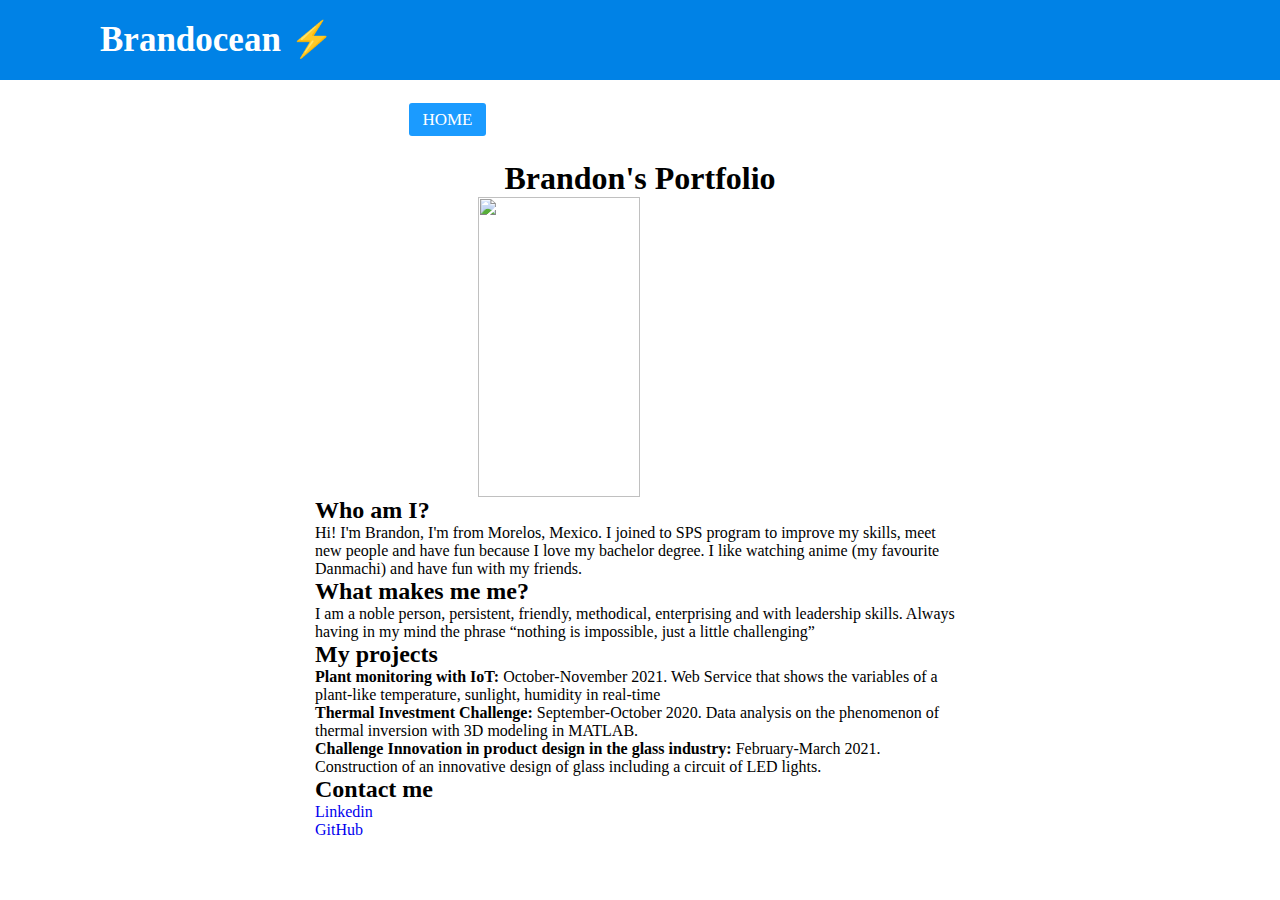
==== portfolio/src/main/webapp/index.html @ 0d6b9159 "Add a Navbar" ====
<!DOCTYPE html>
<html>
  <head>
    <meta charset="UTF-8">
    <title>My Portfolio</title>
    <meta name="viewport" content="width=device-width, initial-scale=1.0">
    <link rel="stylesheet" href="style.css">
    <script src="https://kit.fontawesome.com/a076d05399.js" crossorigin="anonymous"></script>
    <script src="script.js"></script>
  </head>
  <body>
    <nav>
        <input type="checkbox" id="check">
        <label for="check" class="checkbtn">
            <i class="fas fa-bars"></i>
        </label>
        <label class="logo">Brandocean ⚡️</label>
        <ul>
            <li><a class="active" href="#">Home</a></li>
            <li><a href="#">About</a></li>
            <li><a href="#">Projects</a></li>
            <li><a href="#">Experience</a></li>
            <li><a href="#">Contact</a></li>
            <li><a href="#">Feedback</a></li>
            <li><a href="Experiments.html">Experiments</a></li>
        </ul>
    </nav>
    <div id="content">
      <h1>Brandon's Portfolio</h1>
      <img class="center" src="/images/Brandocean.jpg" width="300" height="300"/>
      <h2>Who am I?</h2>
      <p>Hi! I'm Brandon, I'm from Morelos, Mexico. 
          I joined to SPS program to improve my skills, meet new people and have fun because I love my bachelor degree. 
          I like watching anime (my favourite Danmachi) and have fun with my friends.</p>
      <h2>What makes me me?</h2>
      <p>I am a noble person, persistent, friendly, methodical, enterprising and with leadership skills. 
          Always having in my mind the phrase “nothing is impossible, just a little challenging”</p>
      <h2>My projects</h2>
      <ul>
        <li><b>Plant monitoring with IoT:</b> October-November 2021. Web Service
            that shows the variables of a plant-like temperature, sunlight, humidity
            in real-time</li>
        <li><b>Thermal Investment Challenge:</b> September-October 2020. Data
            analysis on the phenomenon of thermal inversion with 3D modeling in
            MATLAB.</li>
        <li><b>Challenge Innovation in product design in the glass industry:</b>
            February-March 2021. Construction of an innovative design of glass
            including a circuit of LED lights.</li>
      </ul>
      <h2>Contact me</h2>
      <ul>
          <li><a href="https://www.linkedin.com/in/brandon-rivera-239915179/">Linkedin</a></li>
          <li><a href="https://github.com/Brandocean">GitHub</a></li>
      </ul>
    </div>
  </body>
</html>
---- portfolio/src/main/webapp/style.css ----
#content {
  margin-left: auto;
  margin-right: auto;
  width: 650px;
}

#greeting-container {
  margin-top: 20px;
}

.center {
    display: block;
    margin-left: auto;
    margin-right: auto;
    width: 50%;
}
body {
    background-image: url('https://img.freepik.com/free-photo/white-concrete-wall_53876-92803.jpg');
}
h1 {text-align: center;}
*{
padding:0;
margin:0;
text-decoration: none;
list-style: none;
box-sizing: border-box;
}

body{
    font-family: montserrat;
}
nav{
    background: #0082e6;
    height: 80px;
    width: 100%;
}
label.logo{
    color: white;
    font-size: 35px;
    line-height: 80px;
    padding: 0 100px;
    font-weight: bold;
}
nav ul{
    float: right;
    margin-right: 20px;
}
nav ul li{
    display: inline-block;
    line-height: 80px;
    margin: 0 5px;
}
nav ul li a{
    color: white;
    font-size: 17px;
    padding: 7px 13px;
    border-radius: 3px;
    text-transform: uppercase;
}
a.active,a:hover{
    background: #1b9bff;
    transition: .5s;
}
.checkbtn{
    font-size: 30px;
    color: white;
    float: right;
    line-height: 80px;
    margin-right: 40px;
    cursor: pointer;
    display: none;
}
#check{
    display: none;
}
@media (max-width: 952px){
    label.logo{
        font-size: 30px;
        padding-left: 50px;
    }
    nav ul li a{
        font-size: 16px;
    }
}
@media (max-width: 858px){
    .checkbtn{
        display: block;
    }
    ul{
        position: fixed;
        width: 100%;
        height: 100vh;
        background: #2c3e50;
        top: 80px;
        left: -100%;
        text-align: center;
        transition: all .5s;
    }
    nav ul li{
        display: block;
        margin: 50px 0;
        line-height: 30px;
    }
    nav ul li a{
        font-size: 20px;
    }
    a:hover,a.active{
        background: none;
        color: #0082e6;
    }
    #check:checked ~ ul{
        left: 0;
    }
}
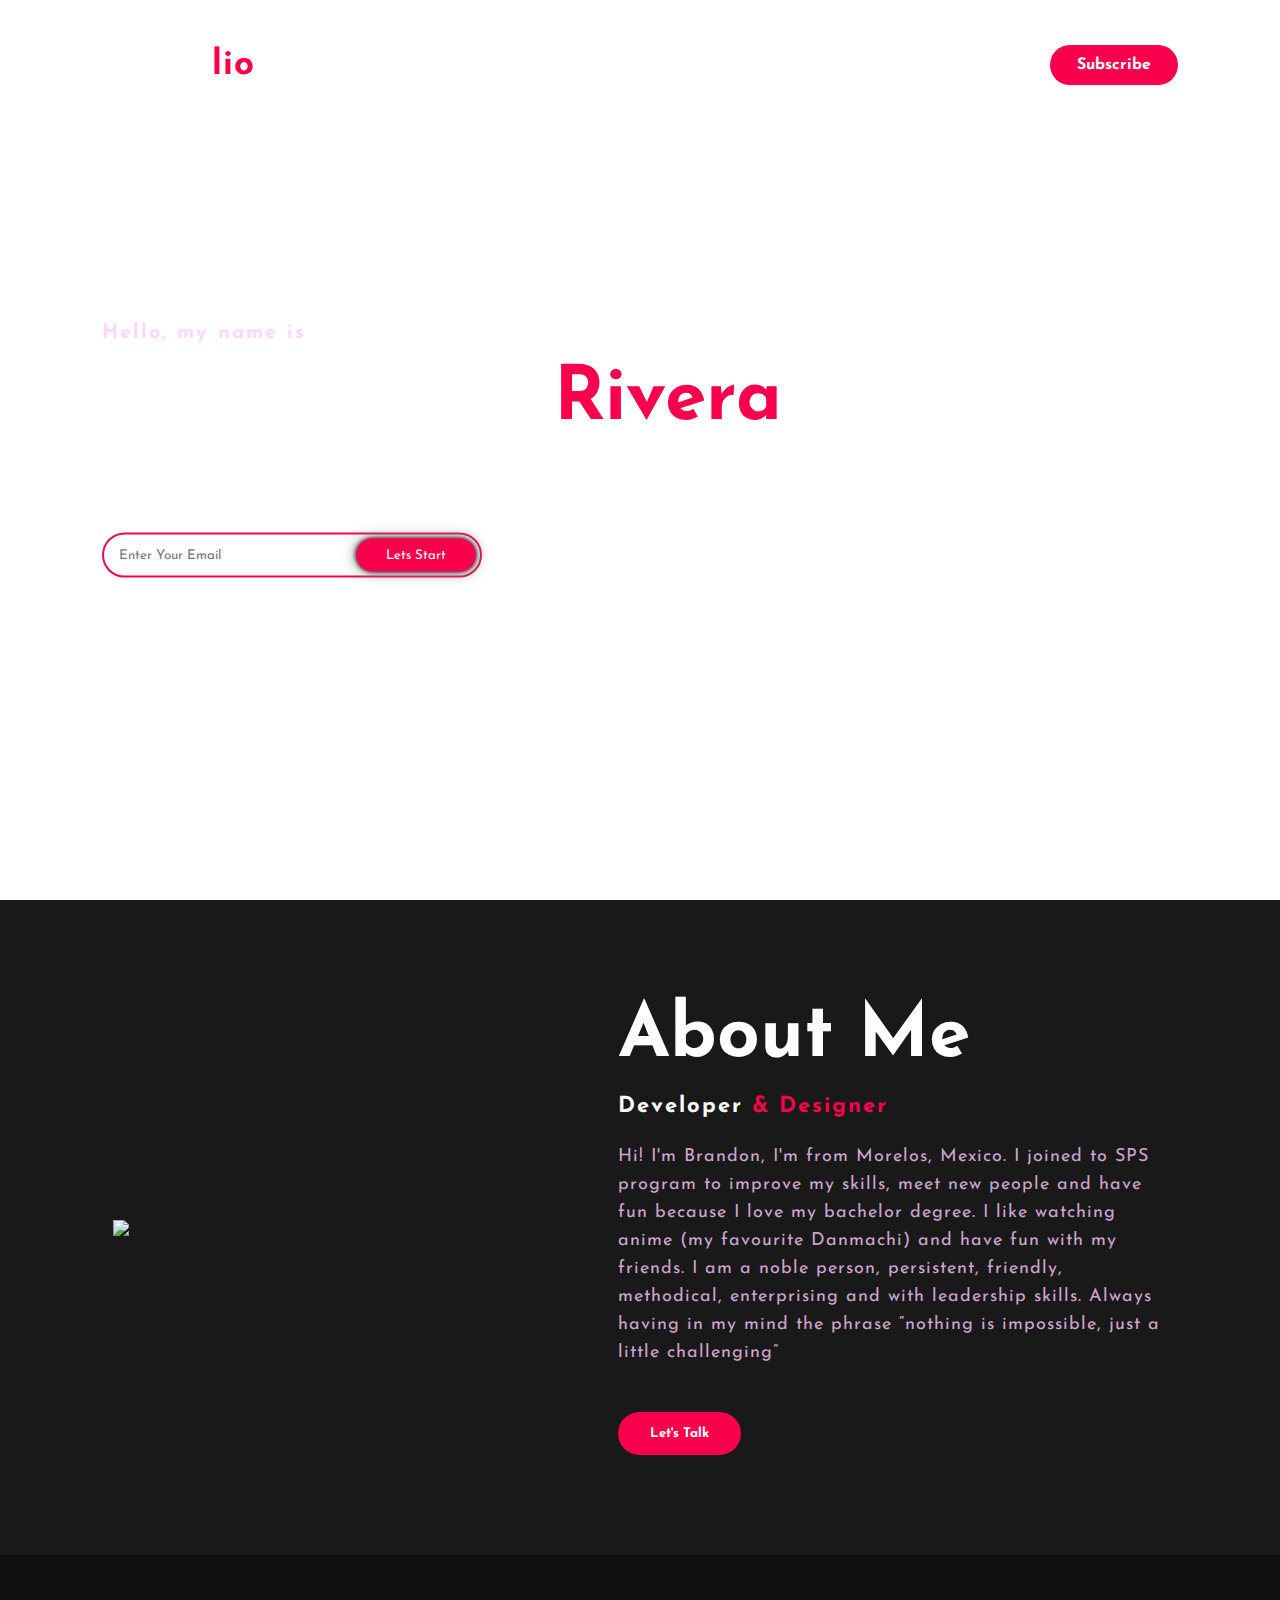
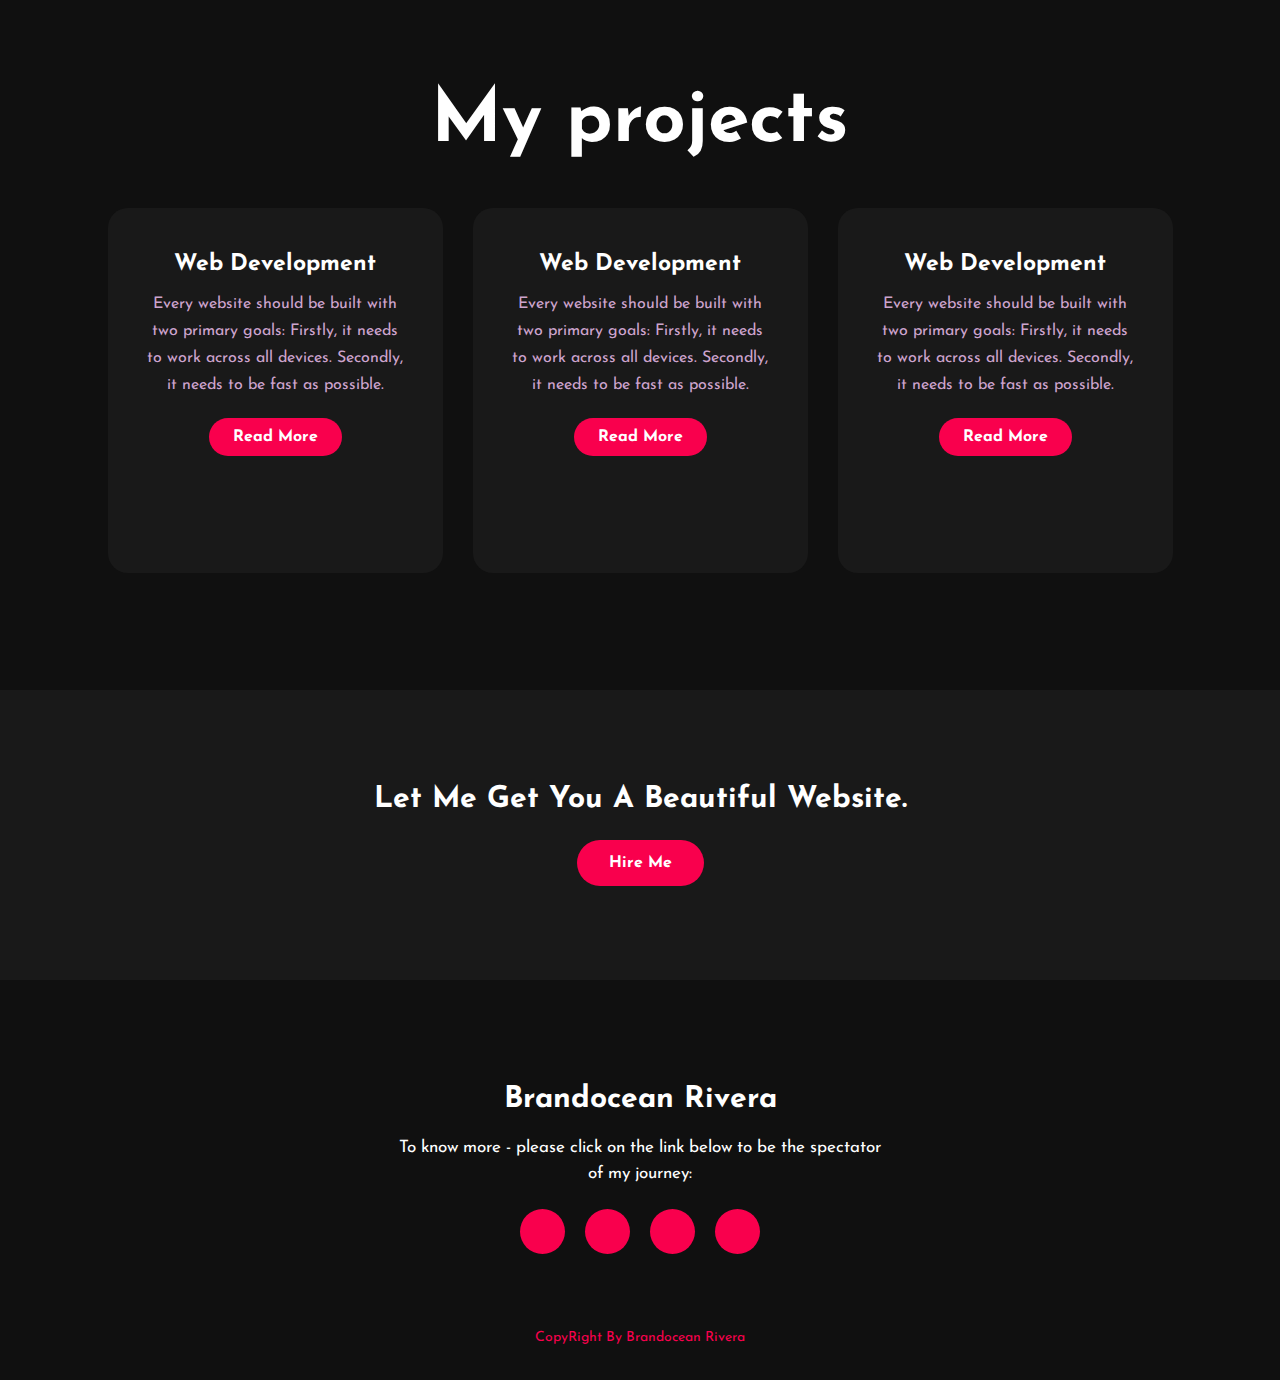
==== commit ce978c9a: "Change styling" ====
--- a/portfolio/src/main/webapp/index.html
+++ b/portfolio/src/main/webapp/index.html
@@ -3,38 +3,127 @@
   <head>
     <meta charset="UTF-8">
     <title>My Portfolio</title>
-    <meta name="viewport" content="width=device-width, initial-scale=1.0">
+    <!-- Links -->
     <link rel="stylesheet" href="style.css">
-    <script src="https://kit.fontawesome.com/a076d05399.js" crossorigin="anonymous"></script>
+    <link rel="preconnect" href="https://fonts.gstatic.com">
+    <link href="https://fonts.googleapis.com/css2?family=Josefin+Sans:ital,wght@0,100;0,200;0,300;0,400;0,500;0,600;0,700;1,100;1,200;1,300;1,400;1,500;1,600;1,700&display=swap" rel="stylesheet">
+    <link rel="stylesheet" href="https://cdnjs.cloudflare.com/ajax/libs/font-awesome/5.15.3/css/all.min.css" integrity="sha512-iBBXm8fW90+nuLcSKlbmrPcLa0OT92xO1BIsZ+ywDWZCvqsWgccV3gFoRBv0z+8dLJgyAHIhR35VZc2oM/gI1w==" crossorigin="anonymous" referrerpolicy="no-referrer" />
+    <!-- Scripts -->
     <script src="script.js"></script>
+    <script src="https://www.gstatic.com/charts/loader.js"></script>
   </head>
   <body>
-    <nav>
-        <input type="checkbox" id="check">
-        <label for="check" class="checkbtn">
-            <i class="fas fa-bars"></i>
-        </label>
-        <label class="logo">Brandocean ⚡️</label>
-        <ul>
-            <li><a class="active" href="#">Home</a></li>
-            <li><a href="#">About</a></li>
-            <li><a href="#">Projects</a></li>
-            <li><a href="#">Experience</a></li>
-            <li><a href="#">Contact</a></li>
-            <li><a href="#">Feedback</a></li>
-            <li><a href="Experiments.html">Experiments</a></li>
-        </ul>
-    </nav>
-    <div id="content">
-      <h1>Brandon's Portfolio</h1>
-      <img class="center" src="/images/Brandocean.jpg" width="300" height="300"/>
-      <h2>Who am I?</h2>
-      <p>Hi! I'm Brandon, I'm from Morelos, Mexico. 
-          I joined to SPS program to improve my skills, meet new people and have fun because I love my bachelor degree. 
-          I like watching anime (my favourite Danmachi) and have fun with my friends.</p>
-      <h2>What makes me me?</h2>
-      <p>I am a noble person, persistent, friendly, methodical, enterprising and with leadership skills. 
-          Always having in my mind the phrase “nothing is impossible, just a little challenging”</p>
+    <!-- Hero section -->
+    <div class="hero">
+		<nav>
+			<h2 class="logo">Portfo<span>lio</span></h2>
+			<ul>
+				<li><a href="#">Home</a></li>
+				<li><a href="#">About Us</a></li>
+				<li><a href="#">Projects</a></li>
+				<li><a href="#">Experience</a></li>
+				<li><a href="#">Contact Us</a></li>
+                <li><a href="Experiments.html">Experiments</a></li>
+			</ul>
+			<a href="#" class="btn">Subscribe</a>
+		</nav>
+
+		<div class="content">
+			<h4>Hello, my name is</h4>
+			<h1>Brandocean <span>Rivera</span></h1>
+			<h3>I'am a Software Engineer</h3>
+			<div class="newslatter">
+				<form>
+					<input type="email" name="email" id="mail" placeholder="Enter Your Email">
+					<input type="submit" name="submit" value="Lets Start">
+				</form>
+			</div>
+		</div>
+	</div>
+
+    <!-- About section -->
+    <section class="about">
+		<div class="main">
+			<img src="/images/Brandocean.jpg">
+			<div class="about-text">
+				<h2>About Me</h2>
+				<h5>Developer <span>& Designer</span></h5>
+				<p>Hi! I'm Brandon, I'm from Morelos, Mexico. 
+                    I joined to SPS program to improve my skills, meet new people and have fun because I love my bachelor degree. 
+                    I like watching anime (my favourite Danmachi) and have fun with my friends.
+                    I am a noble person, persistent, friendly, methodical, enterprising and with leadership skills. 
+                    Always having in my mind the phrase “nothing is impossible, just a little challenging”
+                </p>
+				<button type="button">Let's Talk</button>
+			</div>
+		</div>
+	</section>
+
+    <!-- Service section -->
+    <div class="service">
+		<div class="title">
+			<h2>My projects</h2>
+		</div>
+
+		<div class="box">
+			<div class="card">
+				<i class="fas fa-bars"></i>
+				<h5>Web Development</h5>
+				<div class="pra">
+					<p>Every website should be built with two primary goals: Firstly, it needs to work across all devices. Secondly, it needs to be fast as possible.</p>
+
+					<p style="text-align: center;">
+						<a class="button" href="#">Read More</a>
+					</p>
+				</div>
+			</div>
+
+			<div class="card">
+				<i class="far fa-user"></i>
+				<h5>Web Development</h5>
+				<div class="pra">
+					<p>Every website should be built with two primary goals: Firstly, it needs to work across all devices. Secondly, it needs to be fast as possible.</p>
+
+					<p style="text-align: center;">
+						<a class="button" href="#">Read More</a>
+					</p>
+				</div>
+			</div>
+
+			<div class="card">
+				<i class="far fa-bell"></i>
+				<h5>Web Development</h5>
+				<div class="pra">
+					<p>Every website should be built with two primary goals: Firstly, it needs to work across all devices. Secondly, it needs to be fast as possible.</p>
+
+					<p style="text-align: center;">
+						<a class="button" href="#">Read More</a>
+					</p>
+				</div>
+			</div>
+		</div>
+	</div>
+
+    <!-- Contact section -->
+    <div class="contact-me">
+		<p>Let Me Get You A Beautiful Website.</p>
+		<a class="button-two" href="#">Hire Me</a>
+	</div>
+
+    <!-- footer section -->
+    <footer>
+		<p>Brandocean Rivera</p>
+		<p>To know more - please click on the link below to be the spectator of my journey:</p>
+		<div class="social">
+			<a href="#"><i class="fab fa-facebook-f"></i></a>
+			<a href="#"><i class="fab fa-instagram"></i></a>
+			<a href="https://www.linkedin.com/in/brandon-rivera-239915179/"><i class="fab fa-linkedin-in"></i></a>
+            <a href="https://github.com/Brandocean"><i class="fab fa-github"></i></a>
+		</div>
+		<p class="end">CopyRight By Brandocean Rivera</p>
+	</footer>
+
+    <!-- <div id="content">
       <h2>My projects</h2>
       <ul>
         <li><b>Plant monitoring with IoT:</b> October-November 2021. Web Service
@@ -52,6 +141,7 @@
           <li><a href="https://www.linkedin.com/in/brandon-rivera-239915179/">Linkedin</a></li>
           <li><a href="https://github.com/Brandocean">GitHub</a></li>
       </ul>
-    </div>
+    </div> -->
+
   </body>
 </html>
--- a/portfolio/src/main/webapp/style.css
+++ b/portfolio/src/main/webapp/style.css
@@ -1,3 +1,5 @@
+/* Default */
+
 #content {
   margin-left: auto;
   margin-right: auto;
@@ -14,101 +16,310 @@
     margin-right: auto;
     width: 50%;
 }
-body {
-    background-image: url('https://img.freepik.com/free-photo/white-concrete-wall_53876-92803.jpg');
-}
-h1 {text-align: center;}
+
+/* New portfolio styling */
+
 *{
-padding:0;
-margin:0;
-text-decoration: none;
-list-style: none;
-box-sizing: border-box;
-}
-
-body{
-    font-family: montserrat;
+	padding: 0;
+	margin: 0;
+	font-family: 'Josefin Sans', sans-serif;
+	box-sizing: border-box;
+}
+.hero{
+	height: 100vh;
+	width: 100%;
+	background-image: url(/images/background.jpg);
+	background-size: cover;
+	background-position: center;
 }
 nav{
-    background: #0082e6;
-    height: 80px;
-    width: 100%;
-}
-label.logo{
-    color: white;
-    font-size: 35px;
-    line-height: 80px;
-    padding: 0 100px;
-    font-weight: bold;
-}
-nav ul{
-    float: right;
-    margin-right: 20px;
+	display: flex;
+	align-items: center;
+	justify-content: space-between;
+	padding-top: 45px;
+	padding-left: 8%;
+	padding-right: 8%;
+}
+.logo{
+	color: white;
+	font-size: 35px;
+	letter-spacing: 1px;
+	cursor: pointer;
+}
+span{
+	color: #f9004d;
 }
 nav ul li{
-    display: inline-block;
-    line-height: 80px;
-    margin: 0 5px;
+	list-style-type: none;
+	display: inline-block;
+	padding: 10px  25px;
 }
 nav ul li a{
-    color: white;
-    font-size: 17px;
-    padding: 7px 13px;
-    border-radius: 3px;
-    text-transform: uppercase;
-}
-a.active,a:hover{
-    background: #1b9bff;
-    transition: .5s;
-}
-.checkbtn{
-    font-size: 30px;
-    color: white;
-    float: right;
-    line-height: 80px;
-    margin-right: 40px;
-    cursor: pointer;
-    display: none;
-}
-#check{
-    display: none;
-}
-@media (max-width: 952px){
-    label.logo{
-        font-size: 30px;
-        padding-left: 50px;
-    }
-    nav ul li a{
-        font-size: 16px;
-    }
-}
-@media (max-width: 858px){
-    .checkbtn{
-        display: block;
-    }
-    ul{
-        position: fixed;
-        width: 100%;
-        height: 100vh;
-        background: #2c3e50;
-        top: 80px;
-        left: -100%;
-        text-align: center;
-        transition: all .5s;
-    }
-    nav ul li{
-        display: block;
-        margin: 50px 0;
-        line-height: 30px;
-    }
-    nav ul li a{
-        font-size: 20px;
-    }
-    a:hover,a.active{
-        background: none;
-        color: #0082e6;
-    }
-    #check:checked ~ ul{
-        left: 0;
-    }
-}+	color: white;
+	text-decoration: none;
+	font-weight: bold;
+	text-transform: capitalize;
+}
+nav ul li a:hover{
+	color: #f9004d;
+	transition: .4s;
+}
+.btn{
+	background-color:#f9004d;
+	color: white;
+	text-decoration: none;
+	border: 2px solid transparent;
+	font-weight: bold;
+	padding: 10px 25px;
+	border-radius: 30px;
+	transition: transform .4s; 
+}
+.btn:hover{
+	transform: scale(1.2);
+}
+.content{
+	position: absolute;
+	top: 50%;
+	left:8%;
+	transform: translateY(-50%);
+}
+h1{
+	color: white;
+	margin: 20px 0px 20px;
+	font-size: 75px;
+}
+h3{
+	color: white;
+	font-size: 25px;
+	margin-bottom: 50px;
+}
+h4{
+	color: #fcfc;
+	letter-spacing: 2px;
+	font-size: 20px;
+}
+.newslatter form{
+	width: 380px;
+	max-width: 100%;
+	position: relative;
+}
+.newslatter form input:first-child{
+	display: inline-block;
+	width: 100%;
+	padding: 14px 130px 14px 15px;
+	border: 2px solid #f9004d;
+	outline: none;
+	border-radius: 30px;
+}
+.newslatter form input:last-child{
+	position: absolute;
+	display: inline-block;
+	outline: none;
+	border: none;
+	padding: 10px 30px;
+	border-radius: 30px;
+	background-color:#f9004d;
+	color: white;
+	box-shadow: 0px 0px 5px #000, 0px 0px 15px #858585;
+	top: 6px;
+	right: 6px; 
+}
+
+.about{
+	width: 100%;
+	padding: 100px 0px;
+	background-color: #191919;
+}
+.about img{
+	height: auto;
+	width: 430px;
+}
+.about-text{
+	width: 550px;
+}
+.main{
+	width: 1130px;
+	max-width: 95%;
+	margin: 0 auto;
+	display: flex;
+	align-items: center;
+	justify-content: space-around;
+}
+.about-text h2{
+	color: white;
+	font-size: 75px;
+	text-transform: capitalize;
+	margin-bottom: 20px;
+}
+.about-text h5{
+	color: white;
+	letter-spacing: 2px;
+	font-size: 22px;
+	margin-bottom: 25px;
+	text-transform: capitalize;
+}
+.about-text p{
+	color: #fcfc;
+	letter-spacing: 1px;
+	line-height: 28px;
+	font-size: 18px;
+	margin-bottom: 45px;
+}
+button{
+	background-color:#f9004d;
+	color: white;
+	text-decoration: none;
+	border: 2px solid transparent;
+	font-weight: bold;
+	padding: 13px 30px;
+	border-radius: 30px;
+	transition: .4s; 
+}
+button:hover{
+	background-color: transparent;
+	border: 2px solid #f9004d;
+	cursor: pointer;
+}
+
+.service{
+	background: #101010;
+	width: 100%;
+	padding: 100px 0px;
+}
+.title h2{
+	color: white;
+	font-size: 75px;
+	width: 1130px;
+	margin: 30px auto;
+	text-align: center;
+}
+.box{
+	display: flex;
+	justify-content: center;
+	align-items: center;
+	min-height: 400px;
+}
+.card{
+	height: 365px;
+	width: 335px;
+	padding: 20px 35px;
+	background: #191919;
+	border-radius: 20px;
+	margin: 15px;
+	position: relative;
+	overflow: hidden;
+	text-align: center;
+}
+.card i{
+	font-size: 50px;
+	display: block;
+	text-align: center;
+	margin: 25px 0px;
+	color: #f9004d;
+
+}
+h5{
+	color: white;
+	font-size: 23px;
+	margin-bottom: 15px;
+}
+.pra p{
+	color: #fcfc;
+	font-size: 16px;
+	line-height: 27px;
+	margin-bottom: 25px;
+}
+.card .button{
+	background-color:#f9004d;
+	color: white;
+	text-decoration: none;
+	border: 2px solid transparent;
+	font-weight: bold;
+	padding: 9px 22px;
+	border-radius: 30px;
+	transition: .4s; 
+}
+.card .button:hover{
+	background-color: transparent;
+	border: 2px solid #f9004d;
+	cursor: pointer;
+}
+.contact-me{
+	width: 100%;
+	height: 290px;
+	background: #191919;
+	display: flex;
+	align-items: center;
+	flex-direction: column;
+	justify-content: center;
+}
+.contact-me p{
+	color: white;
+	font-size: 30px;
+	font-weight: bold;
+	margin-bottom: 25px;
+}
+.contact-me .button-two{
+	background-color:#f9004d;
+	color: white;
+	text-decoration: none;
+	border: 2px solid transparent;
+	font-weight: bold;
+	padding: 13px 30px;
+	border-radius: 30px;
+	transition: .4s; 
+}
+.contact-me .button-two:hover{
+	background-color: transparent;
+	border: 2px solid #f9004d;
+	cursor: pointer;
+}
+footer{
+	position: relative;
+	width: 100%;
+	height: 400px;
+	background: #101010;
+	display: flex;
+	flex-direction: column;
+	align-items: center;
+	justify-content: center;
+}
+footer p:nth-child(1){
+	font-size: 30px;
+	color: white;
+	margin-bottom: 20px;
+	font-weight: bold;
+}
+footer p:nth-child(2){
+	color: white;
+	font-size: 17px;
+	width: 500px;
+	text-align: center;
+	line-height: 26px;
+}
+.social{
+	display: flex;
+}
+.social a{
+	width: 45px;
+	height: 45px;
+	display: flex;
+	align-items: center;
+	justify-content: center;
+	background:  #f9004d;
+	border-radius: 50%;
+	margin: 22px 10px;
+	color: white;
+	text-decoration: none;
+	font-size: 20px;
+}
+.social a:hover{
+	transform: scale(1.3);
+	transition: .3s;
+}
+.end{
+	position: absolute;
+	color:#f9004d;
+	bottom: 35px;
+	font-size: 14px; 
+}
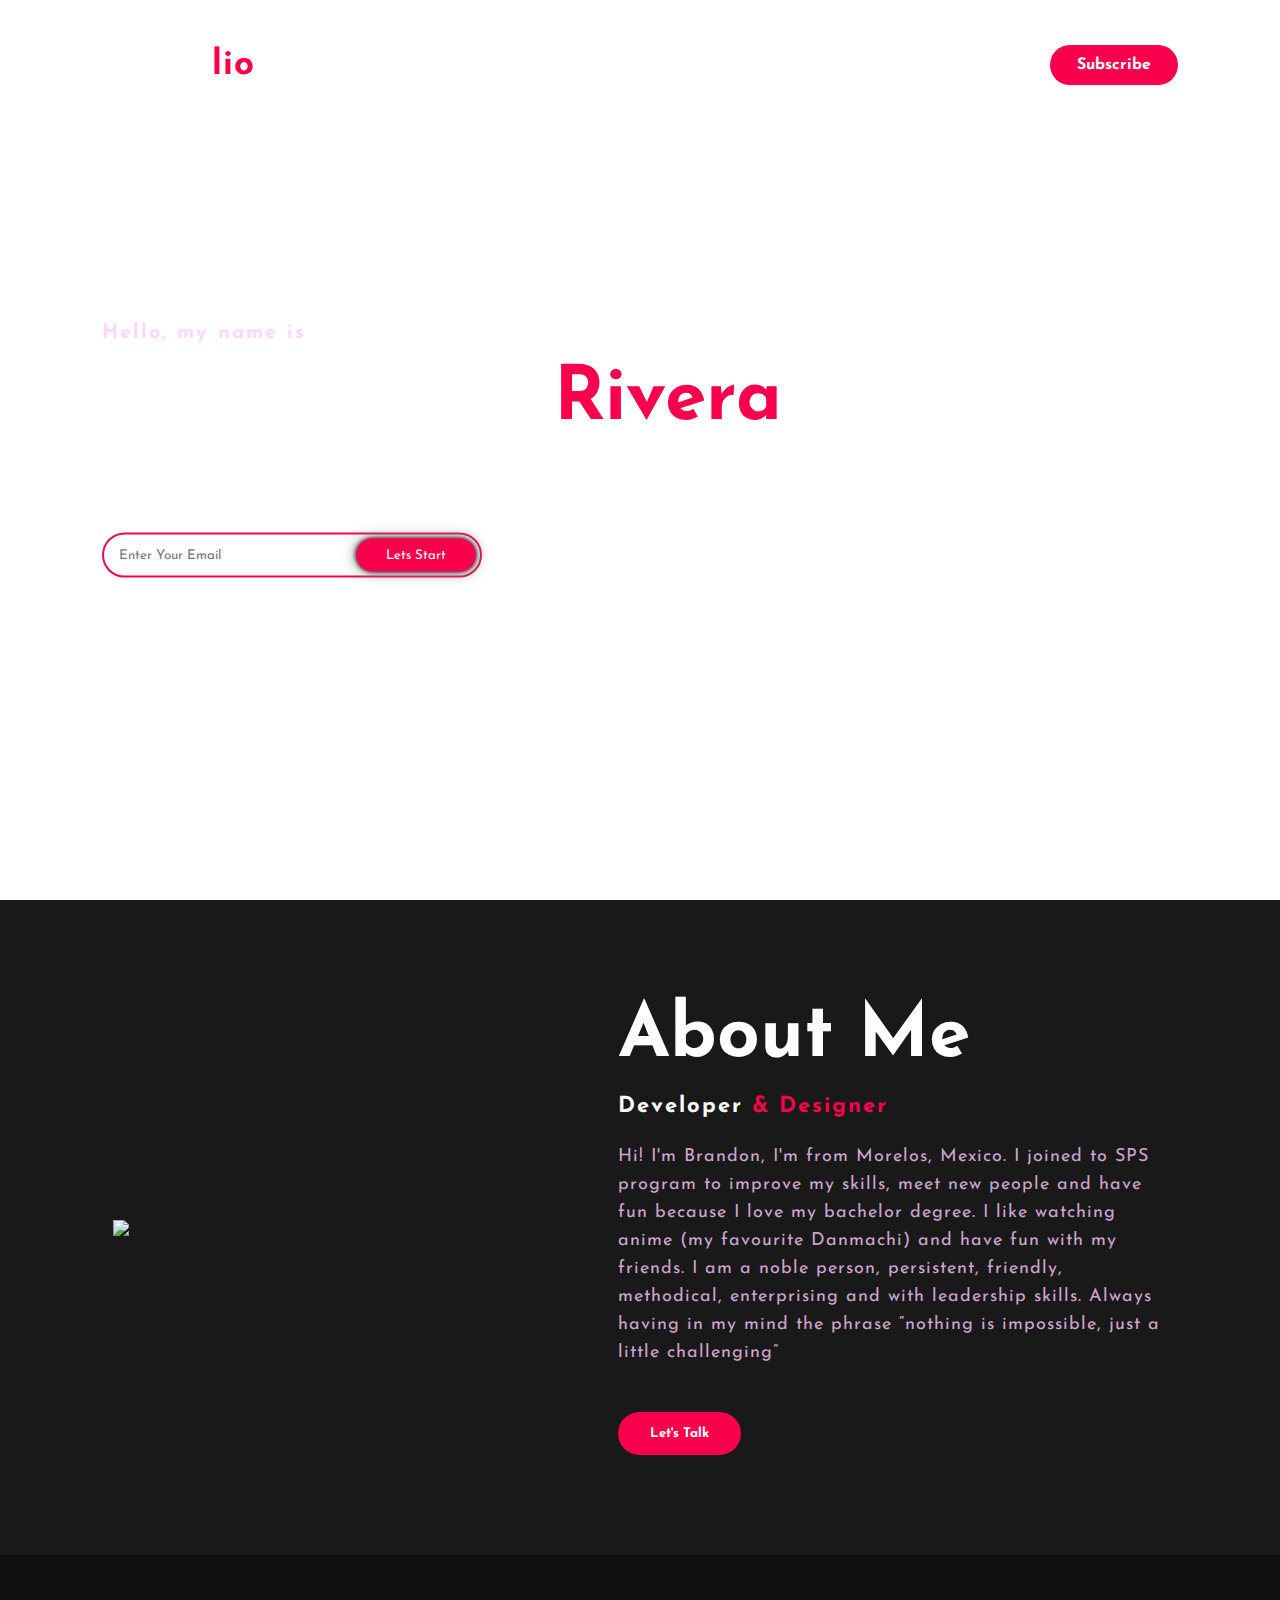
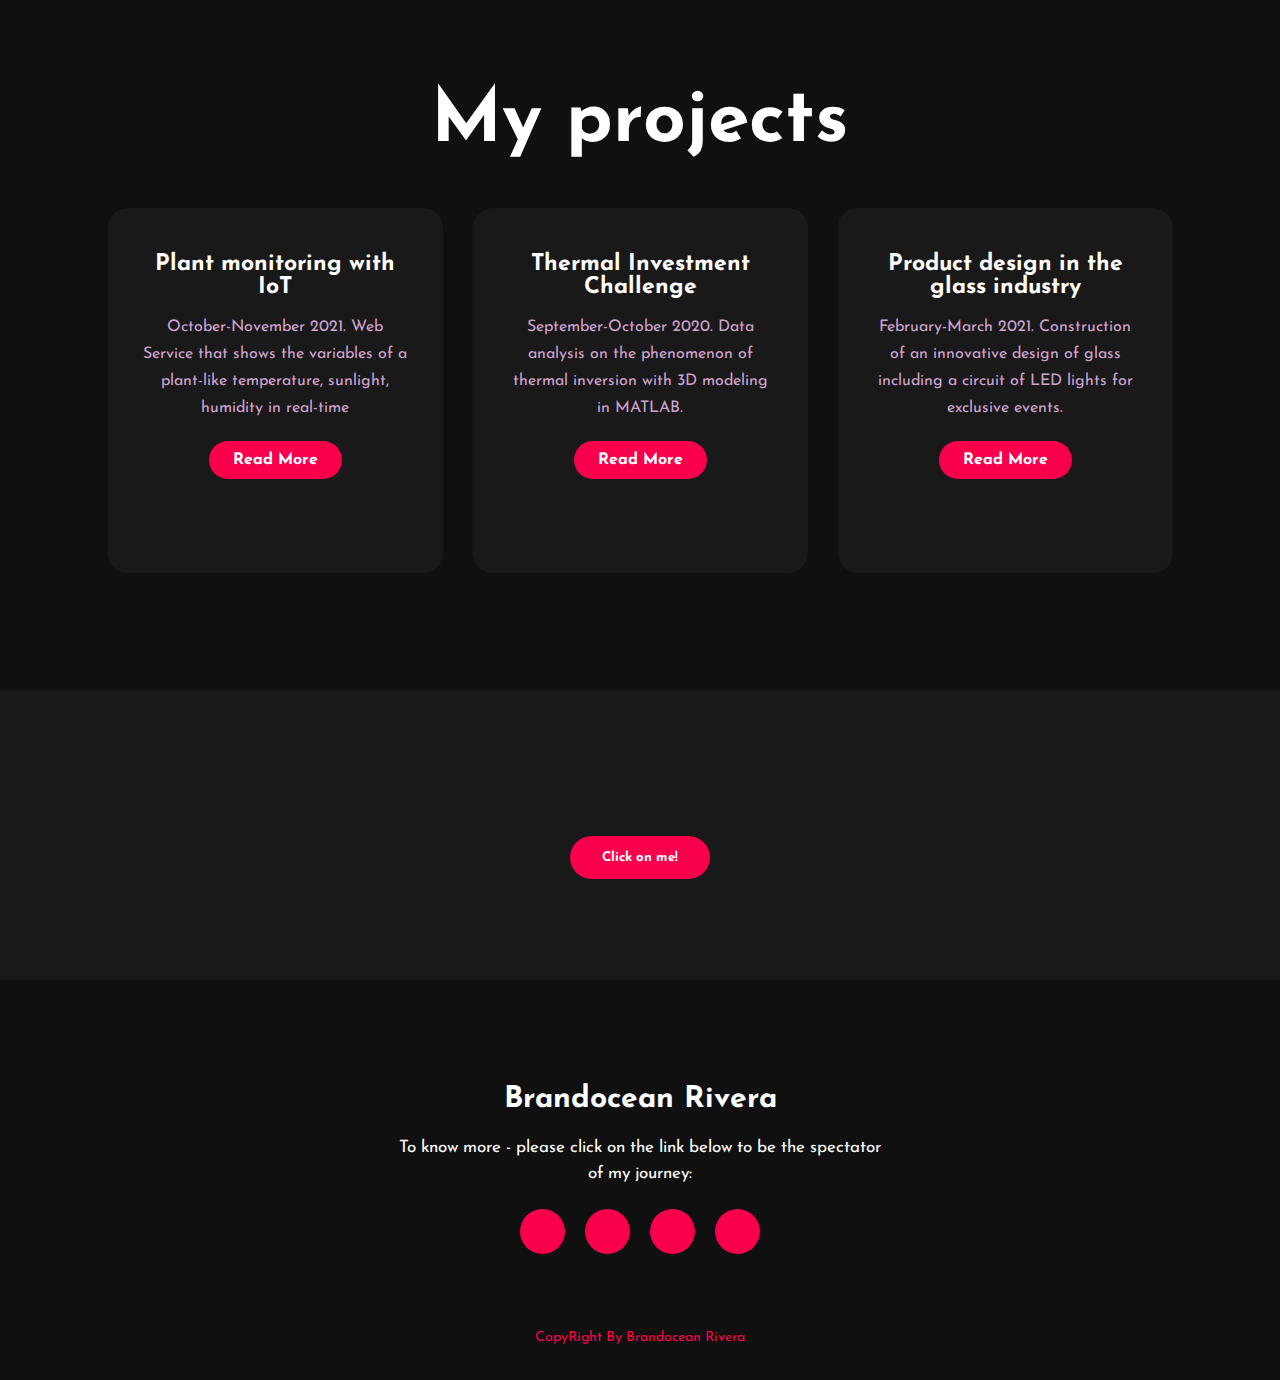
==== commit 882fcf9e: "Corrections" ====
--- a/portfolio/src/main/webapp/index.html
+++ b/portfolio/src/main/webapp/index.html
@@ -18,11 +18,11 @@
 		<nav>
 			<h2 class="logo">Portfo<span>lio</span></h2>
 			<ul>
-				<li><a href="#">Home</a></li>
-				<li><a href="#">About Us</a></li>
-				<li><a href="#">Projects</a></li>
-				<li><a href="#">Experience</a></li>
-				<li><a href="#">Contact Us</a></li>
+				<li><a href="index.html">Home</a></li>
+				<li><a href="index.html#about">About Us</a></li>
+				<li><a href="index.html#service">Projects</a></li>
+				<li><a href="index.html#">Experience</a></li>
+				<li><a href="index.html#contact-me">Contact Us</a></li>
                 <li><a href="Experiments.html">Experiments</a></li>
 			</ul>
 			<a href="#" class="btn">Subscribe</a>
@@ -33,8 +33,8 @@
 			<h1>Brandocean <span>Rivera</span></h1>
 			<h3>I'am a Software Engineer</h3>
 			<div class="newslatter">
-				<form>
-					<input type="email" name="email" id="mail" placeholder="Enter Your Email">
+				<form action="/form-handler" method="POST">
+					<input type="email" name="text-input" id="mail" placeholder="Enter Your Email">
 					<input type="submit" name="submit" value="Lets Start">
 				</form>
 			</div>
@@ -42,7 +42,7 @@
 	</div>
 
     <!-- About section -->
-    <section class="about">
+    <section class="about" id="about">
 		<div class="main">
 			<img src="/images/Brandocean.jpg">
 			<div class="about-text">
@@ -60,7 +60,7 @@
 	</section>
 
     <!-- Service section -->
-    <div class="service">
+    <div class="service" id="service">
 		<div class="title">
 			<h2>My projects</h2>
 		</div>
@@ -68,10 +68,9 @@
 		<div class="box">
 			<div class="card">
 				<i class="fas fa-bars"></i>
-				<h5>Web Development</h5>
+				<h5>Plant monitoring with IoT</h5>
 				<div class="pra">
-					<p>Every website should be built with two primary goals: Firstly, it needs to work across all devices. Secondly, it needs to be fast as possible.</p>
-
+					<p>October-November 2021. Web Service that shows the variables of a plant-like temperature, sunlight, humidity in real-time</p>
 					<p style="text-align: center;">
 						<a class="button" href="#">Read More</a>
 					</p>
@@ -80,10 +79,9 @@
 
 			<div class="card">
 				<i class="far fa-user"></i>
-				<h5>Web Development</h5>
+				<h5>Thermal Investment Challenge</h5>
 				<div class="pra">
-					<p>Every website should be built with two primary goals: Firstly, it needs to work across all devices. Secondly, it needs to be fast as possible.</p>
-
+					<p>September-October 2020. Data analysis on the phenomenon of thermal inversion with 3D modeling in MATLAB.</p>
 					<p style="text-align: center;">
 						<a class="button" href="#">Read More</a>
 					</p>
@@ -92,10 +90,9 @@
 
 			<div class="card">
 				<i class="far fa-bell"></i>
-				<h5>Web Development</h5>
+				<h5>Product design in the glass industry</h5>
 				<div class="pra">
-					<p>Every website should be built with two primary goals: Firstly, it needs to work across all devices. Secondly, it needs to be fast as possible.</p>
-
+					<p>February-March 2021. Construction of an innovative design of glass including a circuit of LED lights for exclusive events.</p>
 					<p style="text-align: center;">
 						<a class="button" href="#">Read More</a>
 					</p>
@@ -105,9 +102,9 @@
 	</div>
 
     <!-- Contact section -->
-    <div class="contact-me">
-		<p>Let Me Get You A Beautiful Website.</p>
-		<a class="button-two" href="#">Hire Me</a>
+    <div class="contact-me" id="contact-me">
+        <p id="greeting-container"></p>
+        <button onclick="addRandomGreeting()">Click on me!</button>
 	</div>
 
     <!-- footer section -->
@@ -123,25 +120,5 @@
 		<p class="end">CopyRight By Brandocean Rivera</p>
 	</footer>
 
-    <!-- <div id="content">
-      <h2>My projects</h2>
-      <ul>
-        <li><b>Plant monitoring with IoT:</b> October-November 2021. Web Service
-            that shows the variables of a plant-like temperature, sunlight, humidity
-            in real-time</li>
-        <li><b>Thermal Investment Challenge:</b> September-October 2020. Data
-            analysis on the phenomenon of thermal inversion with 3D modeling in
-            MATLAB.</li>
-        <li><b>Challenge Innovation in product design in the glass industry:</b>
-            February-March 2021. Construction of an innovative design of glass
-            including a circuit of LED lights.</li>
-      </ul>
-      <h2>Contact me</h2>
-      <ul>
-          <li><a href="https://www.linkedin.com/in/brandon-rivera-239915179/">Linkedin</a></li>
-          <li><a href="https://github.com/Brandocean">GitHub</a></li>
-      </ul>
-    </div> -->
-
   </body>
 </html>
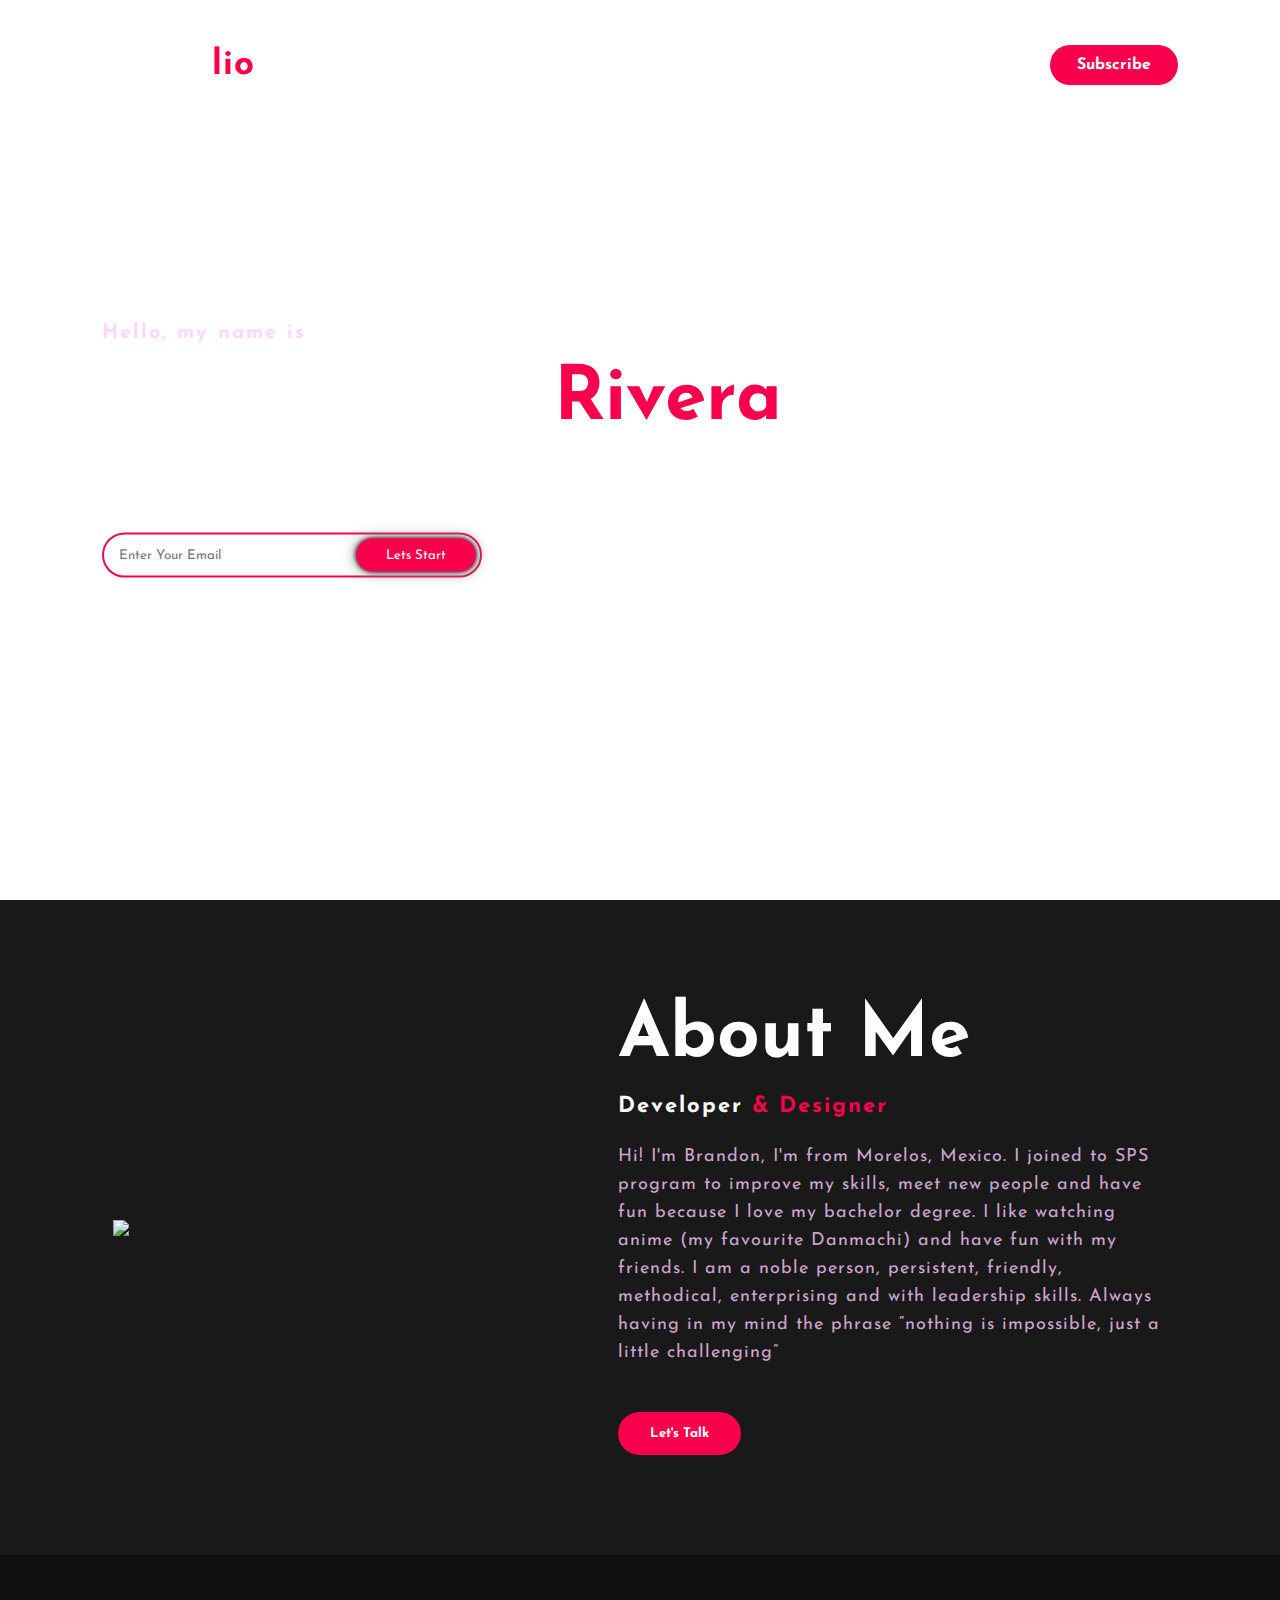
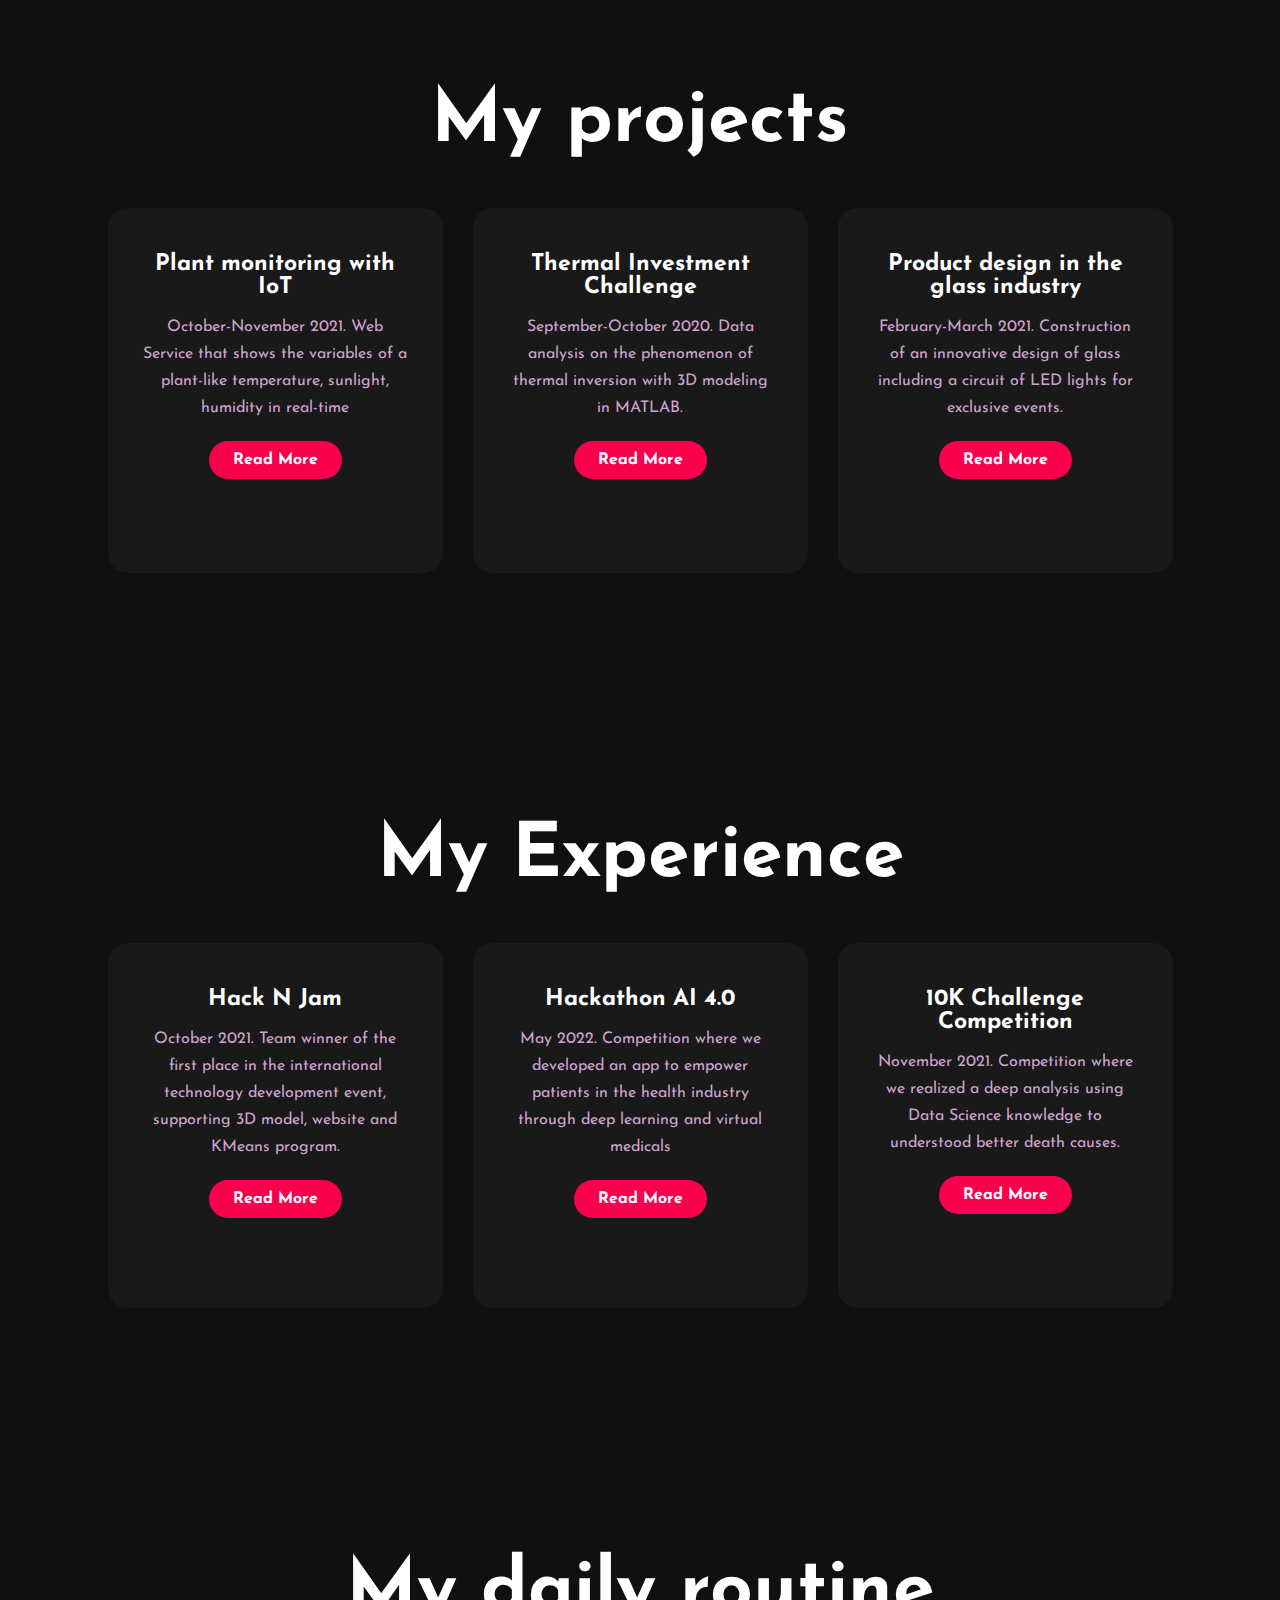
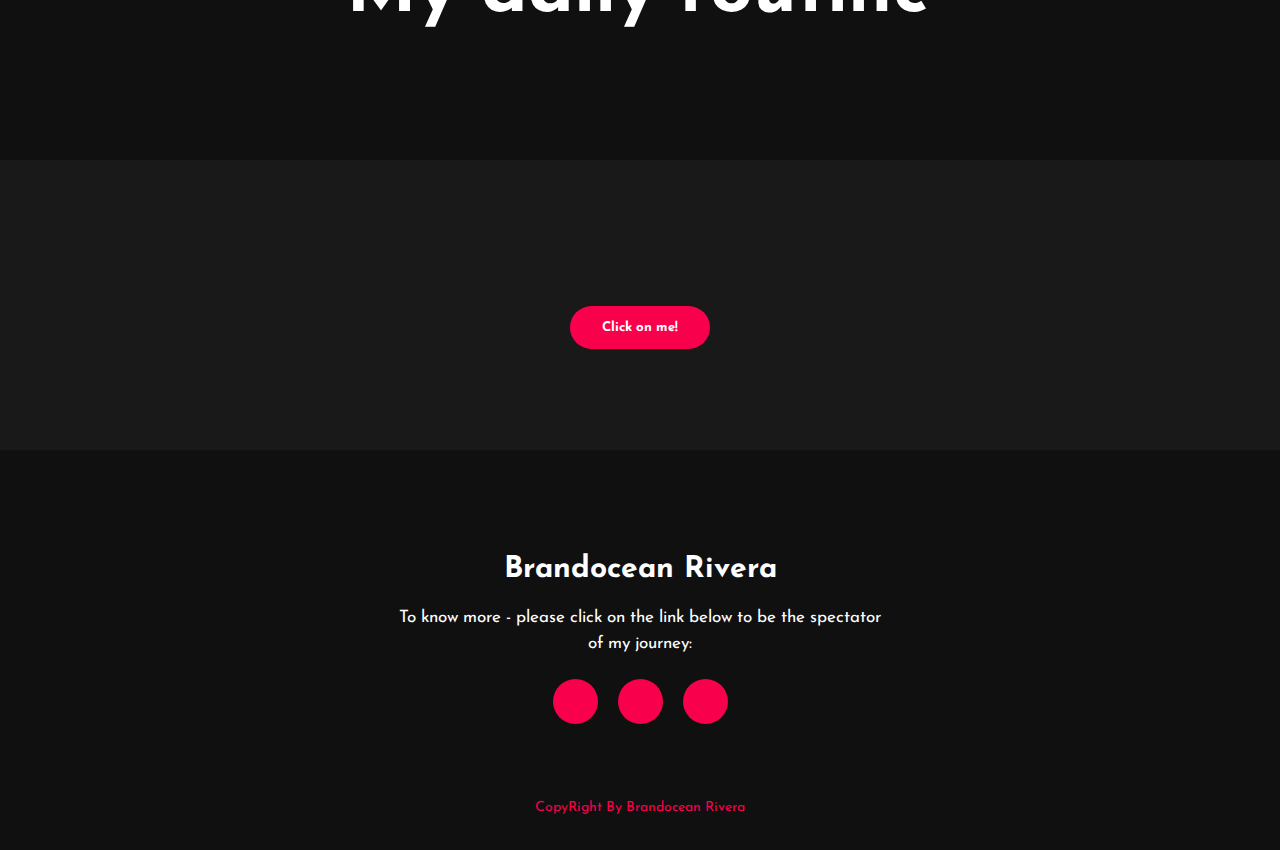
==== commit b022b8ad: "Add a chart" ====
--- a/portfolio/src/main/webapp/index.html
+++ b/portfolio/src/main/webapp/index.html
@@ -9,8 +9,8 @@
     <link href="https://fonts.googleapis.com/css2?family=Josefin+Sans:ital,wght@0,100;0,200;0,300;0,400;0,500;0,600;0,700;1,100;1,200;1,300;1,400;1,500;1,600;1,700&display=swap" rel="stylesheet">
     <link rel="stylesheet" href="https://cdnjs.cloudflare.com/ajax/libs/font-awesome/5.15.3/css/all.min.css" integrity="sha512-iBBXm8fW90+nuLcSKlbmrPcLa0OT92xO1BIsZ+ywDWZCvqsWgccV3gFoRBv0z+8dLJgyAHIhR35VZc2oM/gI1w==" crossorigin="anonymous" referrerpolicy="no-referrer" />
     <!-- Scripts -->
+    <script src="https://www.gstatic.com/charts/loader.js"></script>
     <script src="script.js"></script>
-    <script src="https://www.gstatic.com/charts/loader.js"></script>
   </head>
   <body>
     <!-- Hero section -->
@@ -101,6 +101,56 @@
 		</div>
 	</div>
 
+    <!-- Experience -->
+    <div class="service" id="service">
+		<div class="title">
+			<h2>My Experience</h2>
+		</div>
+
+		<div class="box">
+			<div class="card">
+				<i class="fas fa-bars"></i>
+				<h5>Hack N Jam</h5>
+				<div class="pra">
+					<p>October 2021. Team winner of the first place in the international technology development event, supporting 3D model, website and KMeans program.</p>
+					<p style="text-align: center;">
+						<a class="button" href="#">Read More</a>
+					</p>
+				</div>
+			</div>
+
+			<div class="card">
+				<i class="far fa-user"></i>
+				<h5>Hackathon AI 4.0</h5>
+				<div class="pra">
+					<p>May 2022. Competition where we developed an app to empower patients in the health industry through deep learning and virtual medicals</p>
+					<p style="text-align: center;">
+						<a class="button" href="#">Read More</a>
+					</p>
+				</div>
+			</div>
+
+			<div class="card">
+				<i class="far fa-bell"></i>
+				<h5>10K Challenge Competition</h5>
+				<div class="pra">
+					<p>November 2021. Competition where we realized a deep analysis using Data Science knowledge to understood better death causes.</p>
+					<p style="text-align: center;">
+						<a class="button" href="#">Read More</a>
+					</p>
+				</div>
+			</div>
+		</div>
+	</div>
+
+    <!-- Graph -->
+    <div class="service" id="service">
+        <div class="title">
+            <h2>My daily routine</h2>
+        </div>
+        <center><div id="chart-container"></div></center>
+    </div>
+
     <!-- Contact section -->
     <div class="contact-me" id="contact-me">
         <p id="greeting-container"></p>
@@ -109,16 +159,16 @@
 
     <!-- footer section -->
     <footer>
-		<p>Brandocean Rivera</p>
-		<p>To know more - please click on the link below to be the spectator of my journey:</p>
-		<div class="social">
-			<a href="#"><i class="fab fa-facebook-f"></i></a>
-			<a href="#"><i class="fab fa-instagram"></i></a>
-			<a href="https://www.linkedin.com/in/brandon-rivera-239915179/"><i class="fab fa-linkedin-in"></i></a>
+        <p>Brandocean Rivera</p>
+        <p>To know more - please click on the link below to be the spectator of my journey:</p>
+        <div class="social">
+            <a href="https://www.instagram.com/brandocean_music/"><i class="fab fa-instagram"></i></a>
+            <a href="https://www.linkedin.com/in/brandon-rivera-239915179/"><i class="fab fa-linkedin-in"></i></a>
             <a href="https://github.com/Brandocean"><i class="fab fa-github"></i></a>
-		</div>
-		<p class="end">CopyRight By Brandocean Rivera</p>
-	</footer>
+        </div>
+        <p class="end">CopyRight By Brandocean Rivera</p>
+    </footer>
+    
 
   </body>
 </html>
